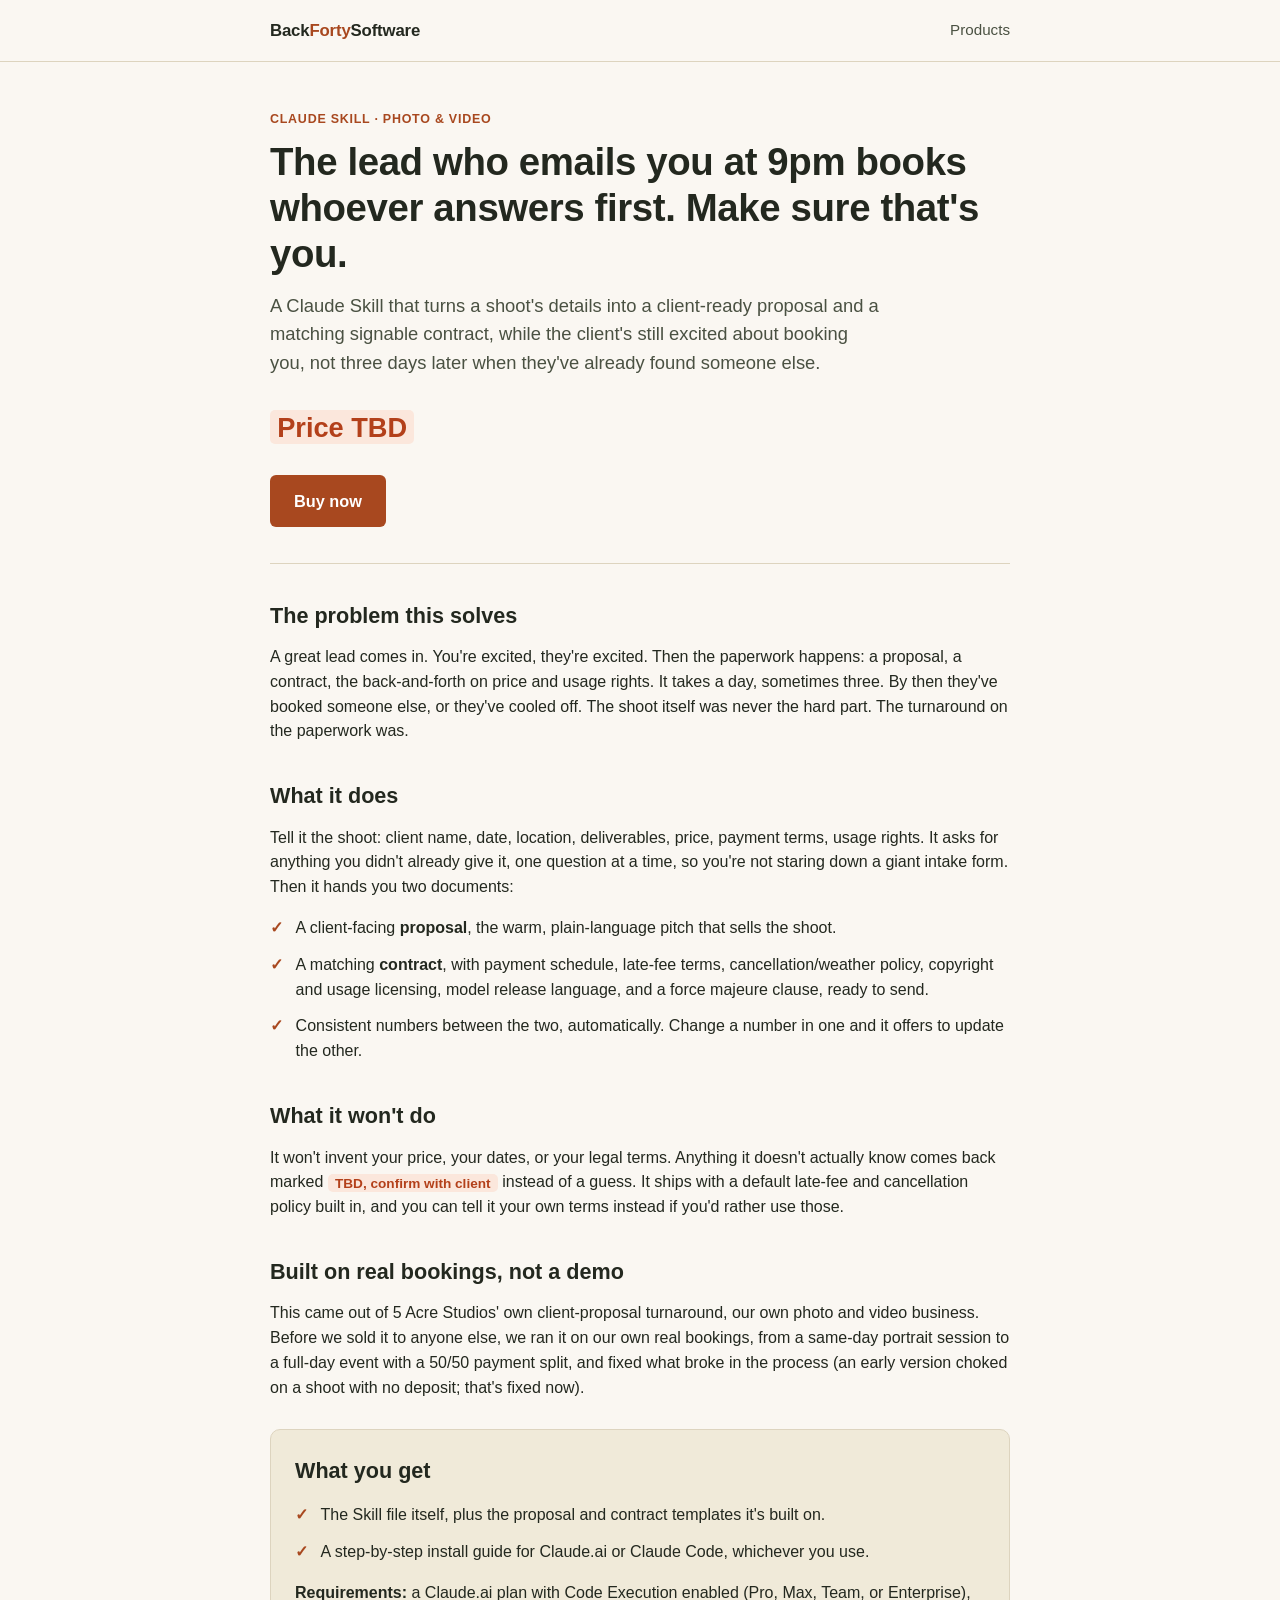
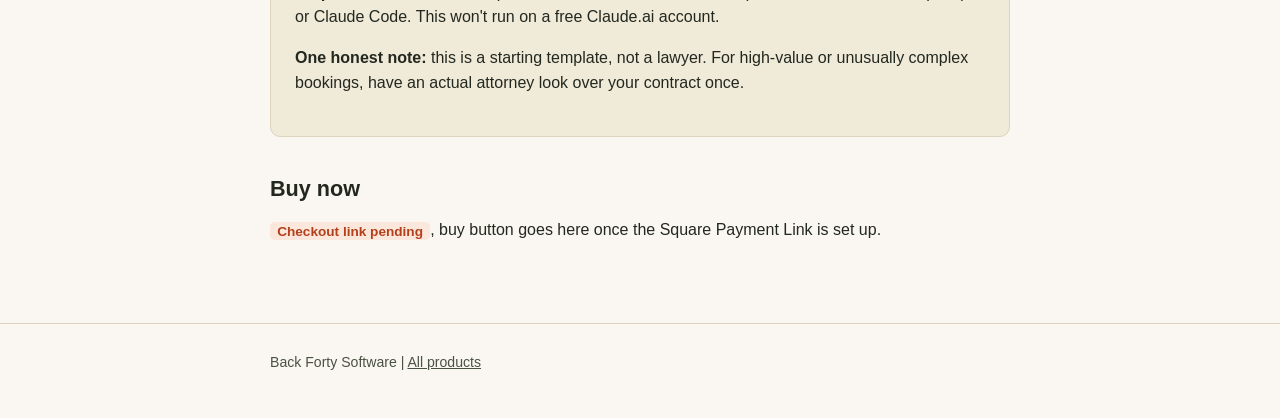
==== products/shoot-proposal-skill/index.html @ f2e5c7a1 "Initial site: homepage, product catalog, Shoot Proposal Skill page + download Static HTML/CSS site f" ====
<!doctype html>
<html lang="en">
<head>
<meta charset="utf-8">
<meta name="viewport" content="width=device-width, initial-scale=1">
<title>Shoot Proposal Skill | Back Forty Software</title>
<meta name="description" content="A Claude Skill that turns your shoot details into a client-ready proposal and matching contract in minutes, not days.">
<link rel="stylesheet" href="/assets/style.css">
</head>
<body>

<header class="site">
  <div class="wrap">
    <a class="brand" href="/">Back<span>Forty</span>Software</a>
    <nav class="site">
      <a href="/products/">Products</a>
    </nav>
  </div>
</header>

<main>
  <div class="wrap">
    <p class="tag">Claude Skill &middot; Photo &amp; Video</p>
    <h1>The lead who emails you at 9pm books whoever answers first. Make sure that's you.</h1>
    <p class="lede">A Claude Skill that turns a shoot's details into a client-ready proposal and a matching signable contract, while the client's still excited about booking you, not three days later when they've already found someone else.</p>

    <div class="price-box">
      <span class="price"><span class="tbd">Price TBD</span></span>
    </div>
    <p><a class="btn" href="#buy">Buy now</a></p>

    <hr class="divider">

    <h2>The problem this solves</h2>
    <p>A great lead comes in. You're excited, they're excited. Then the paperwork happens: a proposal, a contract, the back-and-forth on price and usage rights. It takes a day, sometimes three. By then they've booked someone else, or they've cooled off. The shoot itself was never the hard part. The turnaround on the paperwork was.</p>

    <h2>What it does</h2>
    <p>Tell it the shoot: client name, date, location, deliverables, price, payment terms, usage rights. It asks for anything you didn't already give it, one question at a time, so you're not staring down a giant intake form. Then it hands you two documents:</p>
    <ul class="benefits">
      <li>A client-facing <strong>proposal</strong>, the warm, plain-language pitch that sells the shoot.</li>
      <li>A matching <strong>contract</strong>, with payment schedule, late-fee terms, cancellation/weather policy, copyright and usage licensing, model release language, and a force majeure clause, ready to send.</li>
      <li>Consistent numbers between the two, automatically. Change a number in one and it offers to update the other.</li>
    </ul>

    <h2>What it won't do</h2>
    <p>It won't invent your price, your dates, or your legal terms. Anything it doesn't actually know comes back marked <span class="tbd">TBD, confirm with client</span> instead of a guess. It ships with a default late-fee and cancellation policy built in, and you can tell it your own terms instead if you'd rather use those.</p>

    <h2>Built on real bookings, not a demo</h2>
    <p>This came out of 5 Acre Studios' own client-proposal turnaround, our own photo and video business. Before we sold it to anyone else, we ran it on our own real bookings, from a same-day portrait session to a full-day event with a 50/50 payment split, and fixed what broke in the process (an early version choked on a shoot with no deposit; that's fixed now).</p>

    <div class="check-box">
      <h2>What you get</h2>
      <ul class="benefits">
        <li>The Skill file itself, plus the proposal and contract templates it's built on.</li>
        <li>A step-by-step install guide for Claude.ai or Claude Code, whichever you use.</li>
      </ul>
      <p><strong>Requirements:</strong> a Claude.ai plan with Code Execution enabled (Pro, Max, Team, or Enterprise), or Claude Code. This won't run on a free Claude.ai account.</p>
      <p><strong>One honest note:</strong> this is a starting template, not a lawyer. For high-value or unusually complex bookings, have an actual attorney look over your contract once.</p>
    </div>

    <h2 id="buy">Buy now</h2>
    <p><span class="tbd">Checkout link pending</span>, buy button goes here once the Square Payment Link is set up.</p>
  </div>
</main>

<footer class="site">
  <div class="wrap">
    <p>Back Forty Software | <a href="/products/">All products</a></p>
  </div>
</footer>

</body>
</html>
---- assets/style.css ----
:root {
  --bg: #faf7f2;
  --bg-alt: #f0ead9;
  --ink: #23281f;
  --ink-soft: #4a5142;
  --line: #ddd4bf;
  --accent: #a8481f;
  --accent-ink: #ffffff;
  --card-bg: #ffffff;
  --tbd: #b3401a;
  --tbd-bg: #fbe7dc;
  --max: 780px;
}

@media (prefers-color-scheme: dark) {
  :root {
    --bg: #1b1e18;
    --bg-alt: #23271d;
    --ink: #ece7d9;
    --ink-soft: #b9b6a8;
    --line: #3a3f30;
    --accent: #d9723f;
    --accent-ink: #1b1e18;
    --card-bg: #23271d;
    --tbd: #f0a06a;
    --tbd-bg: #34281f;
  }
}

* { box-sizing: border-box; }

html { -webkit-text-size-adjust: 100%; }

body {
  margin: 0;
  font-family: -apple-system, BlinkMacSystemFont, "Segoe UI", Roboto, Helvetica, Arial, sans-serif;
  background: var(--bg);
  color: var(--ink);
  line-height: 1.55;
}

img { max-width: 100%; display: block; }

a { color: var(--accent); }

.wrap {
  max-width: var(--max);
  margin: 0 auto;
  padding: 0 1.25rem;
}

header.site {
  border-bottom: 1px solid var(--line);
  padding: 1.1rem 0;
}

header.site .wrap {
  display: flex;
  align-items: center;
  justify-content: space-between;
  gap: 1rem;
  flex-wrap: wrap;
}

.brand {
  font-weight: 700;
  font-size: 1.05rem;
  text-decoration: none;
  color: var(--ink);
  letter-spacing: -0.01em;
}

.brand span { color: var(--accent); }

nav.site a {
  margin-left: 1.25rem;
  text-decoration: none;
  color: var(--ink-soft);
  font-size: 0.95rem;
}

nav.site a:hover { color: var(--accent); }

main { padding: 2.75rem 0 4rem; }

h1 {
  font-size: clamp(1.7rem, 4vw, 2.4rem);
  line-height: 1.2;
  margin: 0 0 0.9rem;
  letter-spacing: -0.01em;
}

h2 {
  font-size: 1.35rem;
  margin: 2.2rem 0 0.8rem;
}

h3 {
  font-size: 1.05rem;
  margin: 1.4rem 0 0.5rem;
}

p { margin: 0 0 1rem; }

.lede {
  font-size: 1.15rem;
  color: var(--ink-soft);
  max-width: 60ch;
}

.tag {
  display: inline-block;
  font-size: 0.78rem;
  text-transform: uppercase;
  letter-spacing: 0.06em;
  color: var(--accent);
  font-weight: 700;
  margin-bottom: 0.6rem;
}

.btn {
  display: inline-block;
  background: var(--accent);
  color: var(--accent-ink);
  text-decoration: none;
  font-weight: 700;
  padding: 0.85rem 1.5rem;
  border-radius: 6px;
  font-size: 1.02rem;
  border: none;
  cursor: pointer;
}

.btn:hover { opacity: 0.92; }

.btn.secondary {
  background: transparent;
  color: var(--ink);
  border: 1px solid var(--line);
}

.card {
  background: var(--card-bg);
  border: 1px solid var(--line);
  border-radius: 10px;
  padding: 1.5rem;
  margin-bottom: 1.25rem;
}

.product-list {
  display: grid;
  gap: 1.1rem;
  margin-top: 1.5rem;
}

.product-card {
  background: var(--card-bg);
  border: 1px solid var(--line);
  border-radius: 10px;
  padding: 1.4rem 1.5rem;
  text-decoration: none;
  color: inherit;
  display: block;
}

.product-card:hover { border-color: var(--accent); }

.product-card h3 { margin-top: 0; color: var(--ink); }

.product-card .meta {
  font-size: 0.85rem;
  color: var(--ink-soft);
  text-transform: uppercase;
  letter-spacing: 0.04em;
}

.price-box {
  display: flex;
  align-items: baseline;
  gap: 0.6rem;
  margin: 1.5rem 0;
}

.price {
  font-size: 2rem;
  font-weight: 700;
}

ul.benefits {
  list-style: none;
  padding: 0;
  margin: 1rem 0;
}

ul.benefits li {
  padding-left: 1.6rem;
  position: relative;
  margin-bottom: 0.75rem;
}

ul.benefits li::before {
  content: "\2713";
  position: absolute;
  left: 0;
  color: var(--accent);
  font-weight: 700;
}

.tbd {
  background: var(--tbd-bg);
  color: var(--tbd);
  border-radius: 5px;
  padding: 0.1rem 0.45rem;
  font-size: 0.85em;
  font-weight: 600;
}

.divider {
  border: none;
  border-top: 1px solid var(--line);
  margin: 2.2rem 0;
}

footer.site {
  border-top: 1px solid var(--line);
  padding: 1.75rem 0;
  color: var(--ink-soft);
  font-size: 0.88rem;
}

footer.site a { color: var(--ink-soft); }

.check-box {
  border: 1px solid var(--line);
  border-radius: 10px;
  padding: 1.5rem;
  background: var(--bg-alt);
  margin: 1.75rem 0;
}

.check-box h2 { margin-top: 0; }

@media (min-width: 640px) {
  .product-list { grid-template-columns: 1fr 1fr; }
}
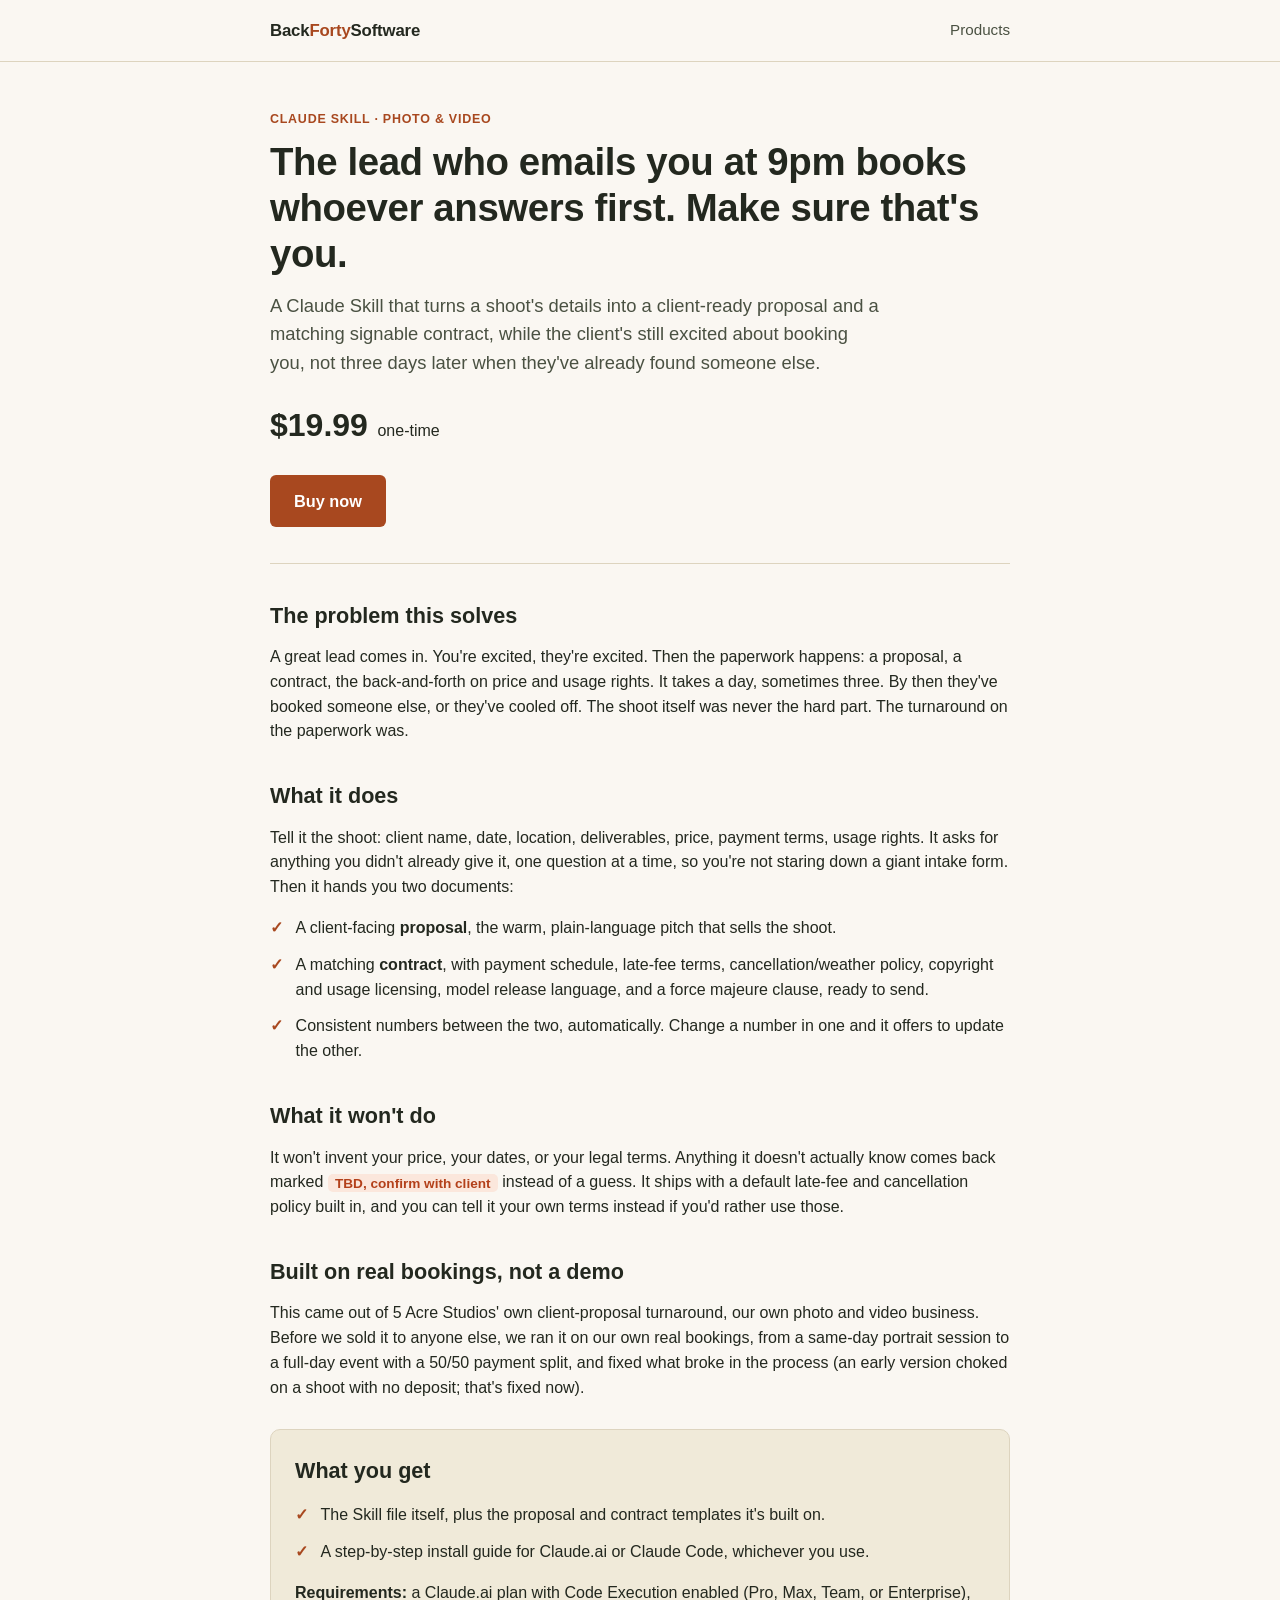
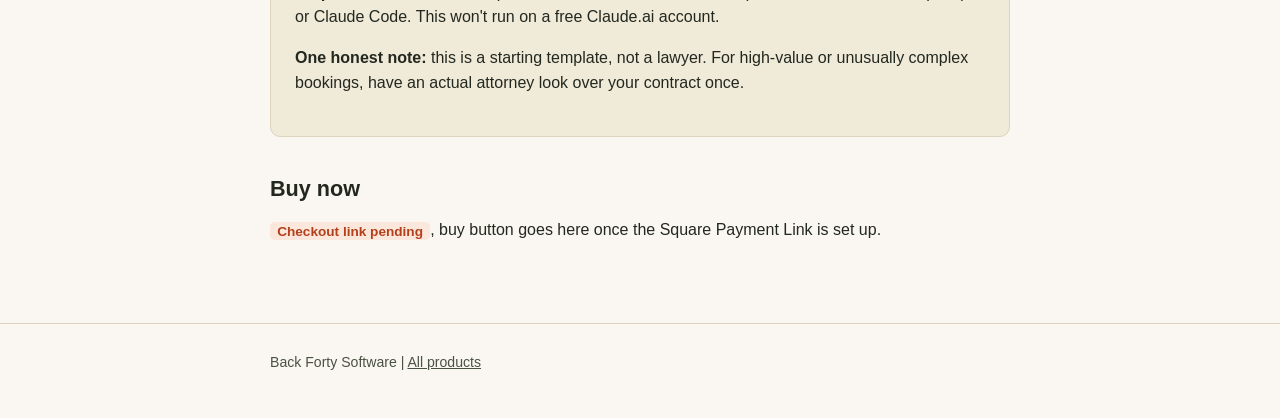
==== commit 61115e62: "Set Shoot Proposal Skill price to $19.99 Starting price, room to raise later once it's proven." ====
--- a/products/shoot-proposal-skill/index.html
+++ b/products/shoot-proposal-skill/index.html
@@ -25,7 +25,8 @@
     <p class="lede">A Claude Skill that turns a shoot's details into a client-ready proposal and a matching signable contract, while the client's still excited about booking you, not three days later when they've already found someone else.</p>
 
     <div class="price-box">
-      <span class="price"><span class="tbd">Price TBD</span></span>
+      <span class="price">$19.99</span>
+      <span>one-time</span>
     </div>
     <p><a class="btn" href="#buy">Buy now</a></p>
 
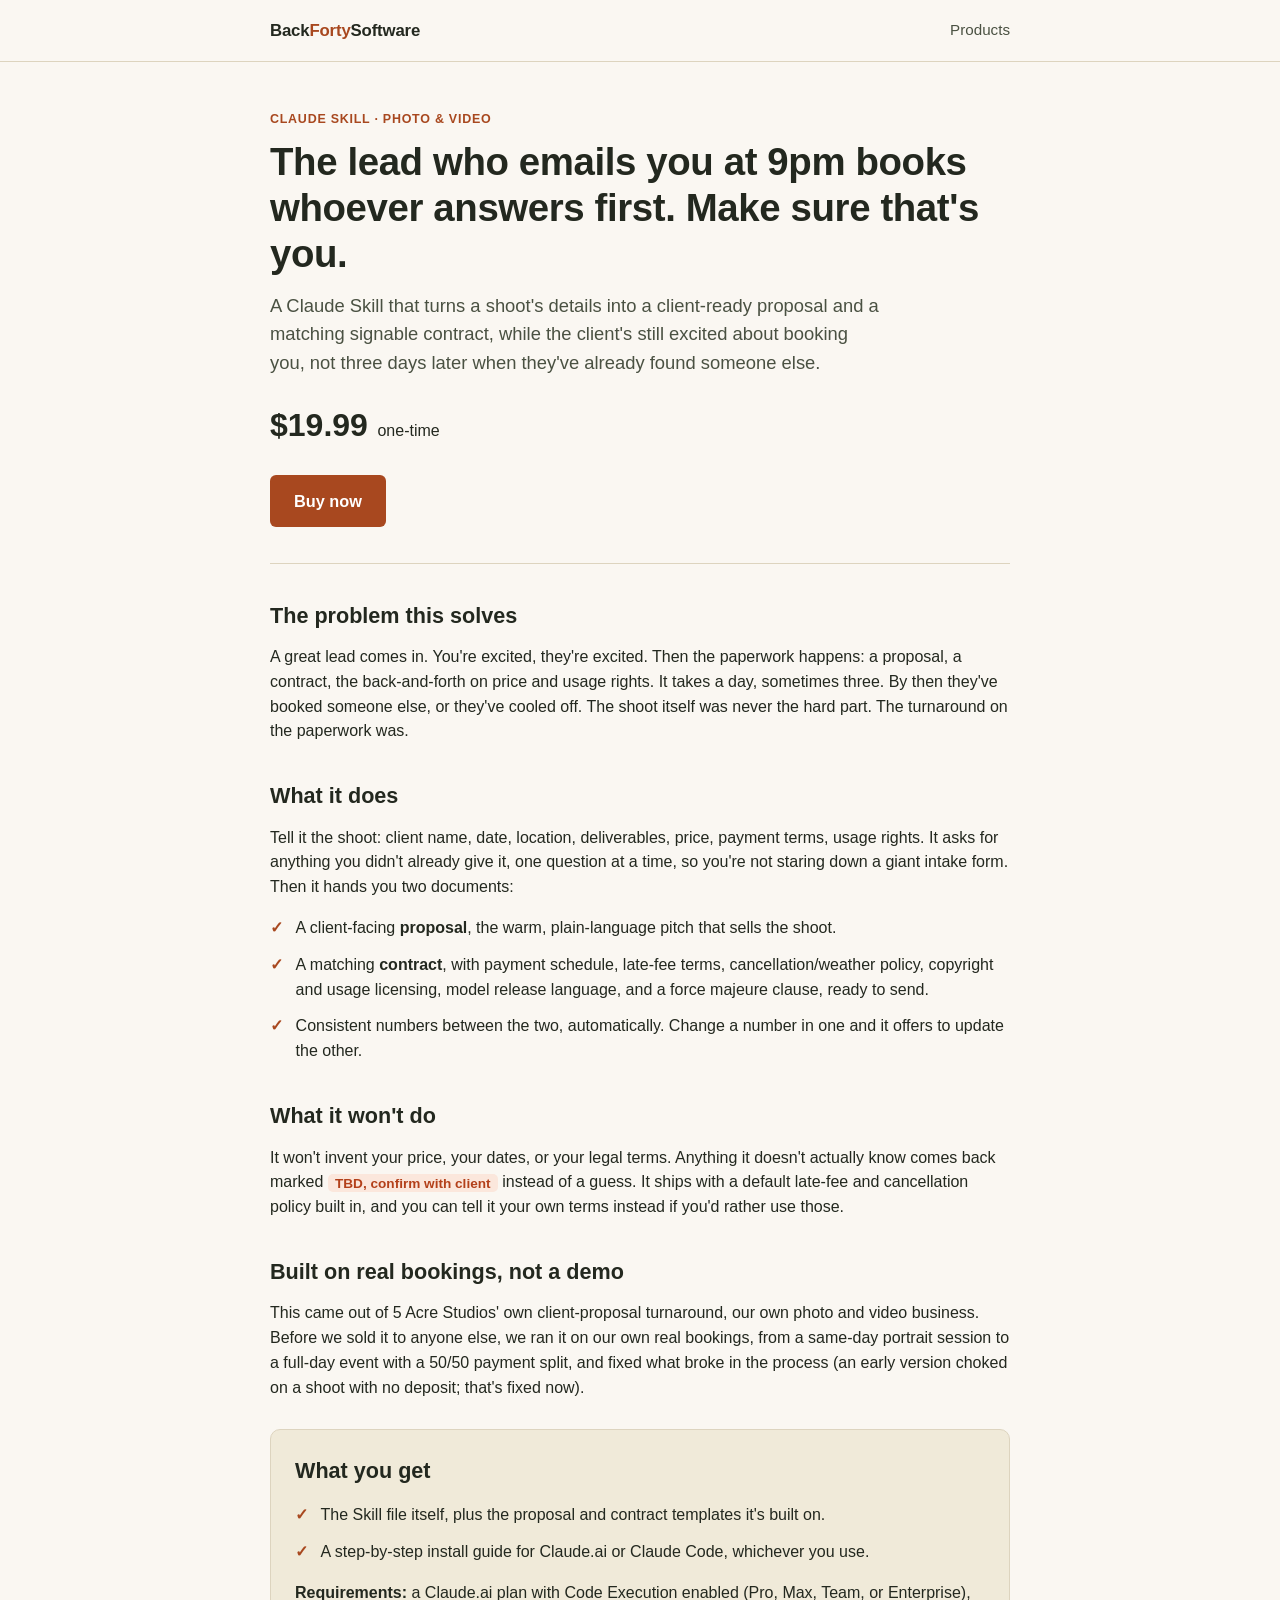
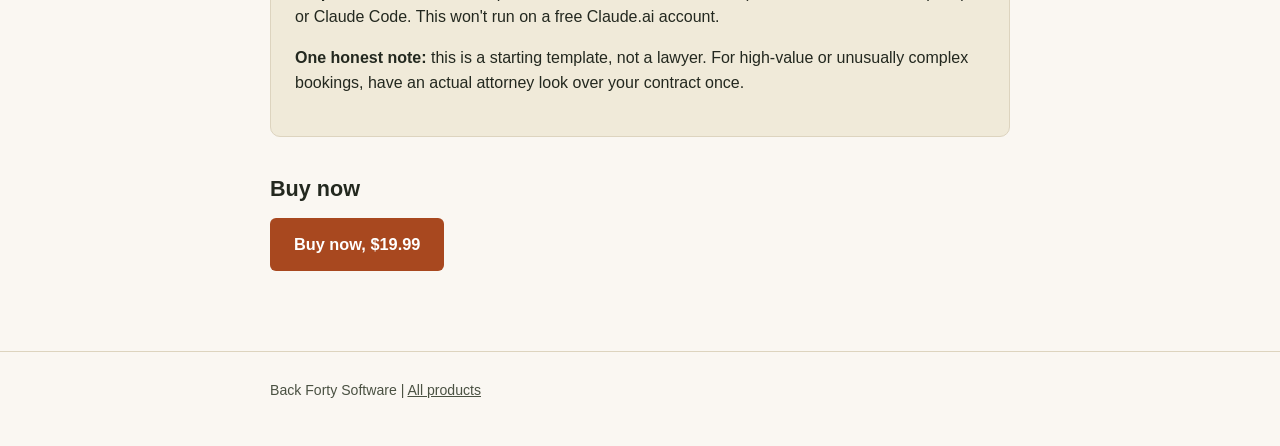
==== commit 3f6026f9: "Wire up Square Payment Link on the Buy now buttons" ====
--- a/products/shoot-proposal-skill/index.html
+++ b/products/shoot-proposal-skill/index.html
@@ -28,7 +28,7 @@
       <span class="price">$19.99</span>
       <span>one-time</span>
     </div>
-    <p><a class="btn" href="#buy">Buy now</a></p>
+    <p><a class="btn" href="https://square.link/u/pKx7LRsb">Buy now</a></p>
 
     <hr class="divider">
 
@@ -60,7 +60,7 @@
     </div>
 
     <h2 id="buy">Buy now</h2>
-    <p><span class="tbd">Checkout link pending</span>, buy button goes here once the Square Payment Link is set up.</p>
+    <p><a class="btn" href="https://square.link/u/pKx7LRsb">Buy now, $19.99</a></p>
   </div>
 </main>
 
